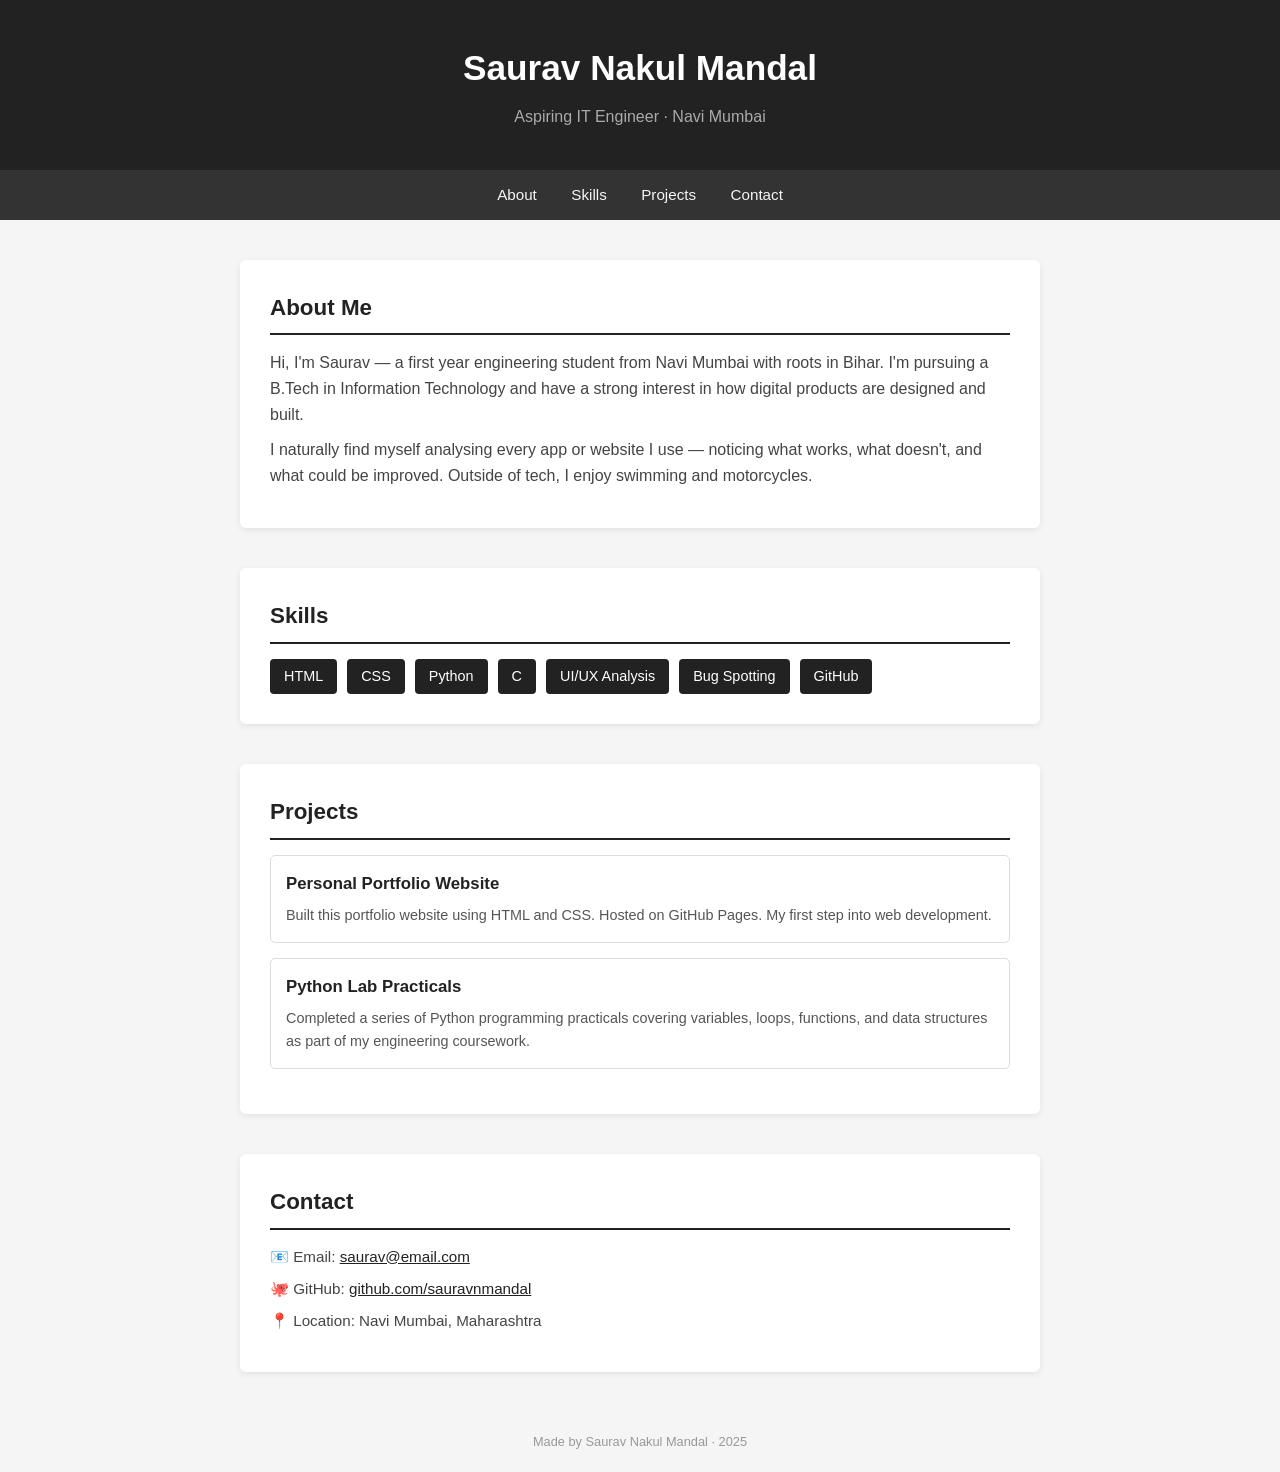
==== index (1).html @ cd2f6c50 "Add files via upload" ====
<!DOCTYPE html>
<html lang="en">
<head>
  <meta charset="UTF-8" />
  <meta name="viewport" content="width=device-width, initial-scale=1.0"/>
  <title>Saurav Nakul Mandal</title>
  <style>
    * {
      margin: 0;
      padding: 0;
      box-sizing: border-box;
    }

    body {
      font-family: Arial, sans-serif;
      background-color: #f5f5f5;
      color: #222;
      line-height: 1.6;
    }

    header {
      background-color: #222;
      color: white;
      padding: 40px 20px;
      text-align: center;
    }

    header h1 {
      font-size: 2.2rem;
      margin-bottom: 8px;
    }

    header p {
      font-size: 1rem;
      color: #aaa;
    }

    nav {
      background-color: #333;
      text-align: center;
      padding: 12px;
    }

    nav a {
      color: #f5f5f5;
      text-decoration: none;
      margin: 0 15px;
      font-size: 0.95rem;
    }

    nav a:hover {
      color: #f0c040;
    }

    section {
      max-width: 800px;
      margin: 40px auto;
      background: white;
      padding: 30px;
      border-radius: 6px;
      box-shadow: 0 2px 6px rgba(0,0,0,0.08);
    }

    section h2 {
      font-size: 1.4rem;
      margin-bottom: 15px;
      border-bottom: 2px solid #222;
      padding-bottom: 8px;
    }

    section p {
      color: #444;
      margin-bottom: 10px;
    }

    .skills-list {
      display: flex;
      flex-wrap: wrap;
      gap: 10px;
      list-style: none;
    }

    .skills-list li {
      background-color: #222;
      color: white;
      padding: 6px 14px;
      border-radius: 4px;
      font-size: 0.9rem;
    }

    .project {
      border: 1px solid #ddd;
      border-radius: 5px;
      padding: 15px;
      margin-bottom: 15px;
    }

    .project h3 {
      font-size: 1.05rem;
      margin-bottom: 6px;
    }

    .project p {
      font-size: 0.9rem;
      color: #555;
      margin: 0;
    }

    .contact-info {
      list-style: none;
    }

    .contact-info li {
      margin-bottom: 8px;
      font-size: 0.95rem;
      color: #444;
    }

    .contact-info a {
      color: #222;
    }

    footer {
      text-align: center;
      padding: 20px;
      font-size: 0.8rem;
      color: #999;
    }
  </style>
</head>
<body>

  <header>
    <h1>Saurav Nakul Mandal</h1>
    <p>Aspiring IT Engineer · Navi Mumbai</p>
  </header>

  <nav>
    <a href="#about">About</a>
    <a href="#skills">Skills</a>
    <a href="#projects">Projects</a>
    <a href="#contact">Contact</a>
  </nav>

  <section id="about">
    <h2>About Me</h2>
    <p>Hi, I'm Saurav — a first year engineering student from Navi Mumbai with roots in Bihar. I'm pursuing a B.Tech in Information Technology and have a strong interest in how digital products are designed and built.</p>
    <p>I naturally find myself analysing every app or website I use — noticing what works, what doesn't, and what could be improved. Outside of tech, I enjoy swimming and motorcycles.</p>
  </section>

  <section id="skills">
    <h2>Skills</h2>
    <ul class="skills-list">
      <li>HTML</li>
      <li>CSS</li>
      <li>Python</li>
      <li>C</li>
      <li>UI/UX Analysis</li>
      <li>Bug Spotting</li>
      <li>GitHub</li>
    </ul>
  </section>

  <section id="projects">
    <h2>Projects</h2>
    <div class="project">
      <h3>Personal Portfolio Website</h3>
      <p>Built this portfolio website using HTML and CSS. Hosted on GitHub Pages. My first step into web development.</p>
    </div>
    <div class="project">
      <h3>Python Lab Practicals</h3>
      <p>Completed a series of Python programming practicals covering variables, loops, functions, and data structures as part of my engineering coursework.</p>
    </div>
  </section>

  <section id="contact">
    <h2>Contact</h2>
    <ul class="contact-info">
      <li>📧 Email: <a href="mailto:saurav@email.com">saurav@email.com</a></li>
      <li>🐙 GitHub: <a href="https://github.com/sauravnmandal" target="_blank">github.com/sauravnmandal</a></li>
      <li>📍 Location: Navi Mumbai, Maharashtra</li>
    </ul>
  </section>

  <footer>
    <p>Made by Saurav Nakul Mandal · 2025</p>
  </footer>

</body>
</html>
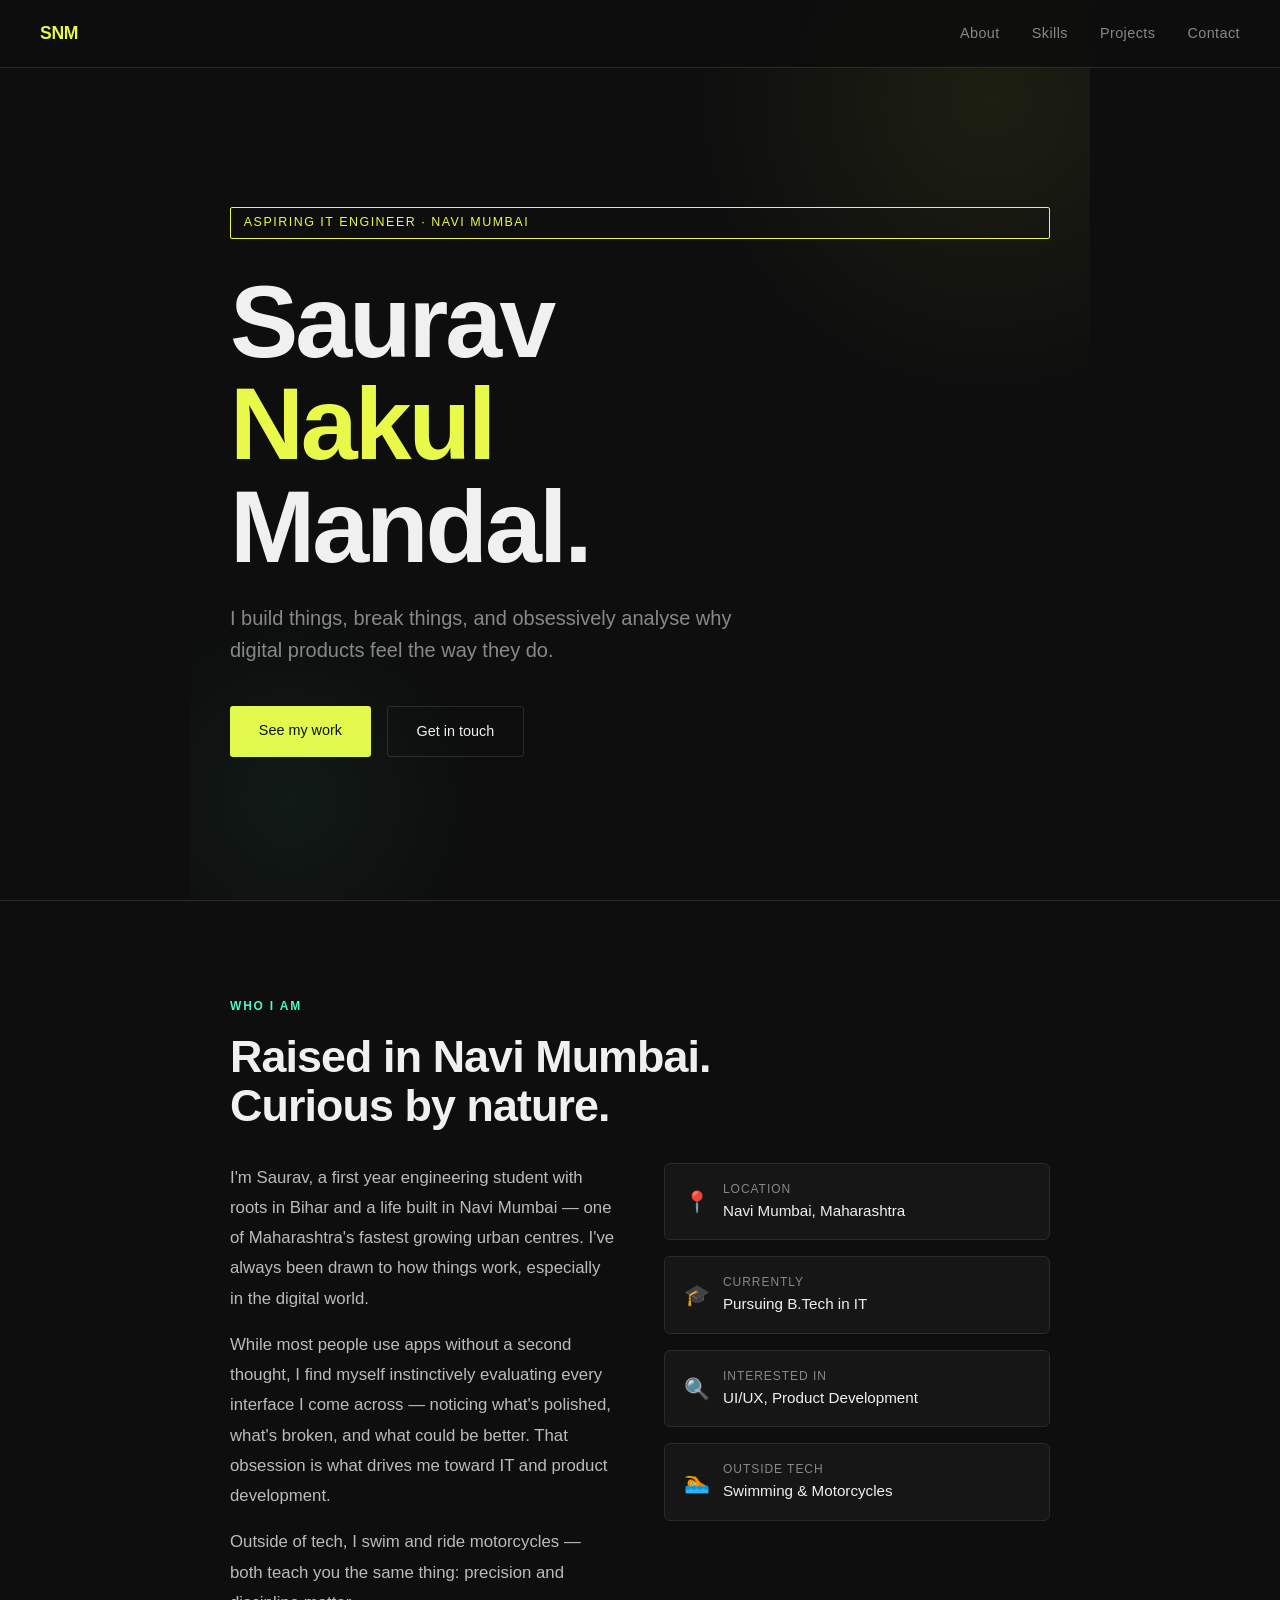
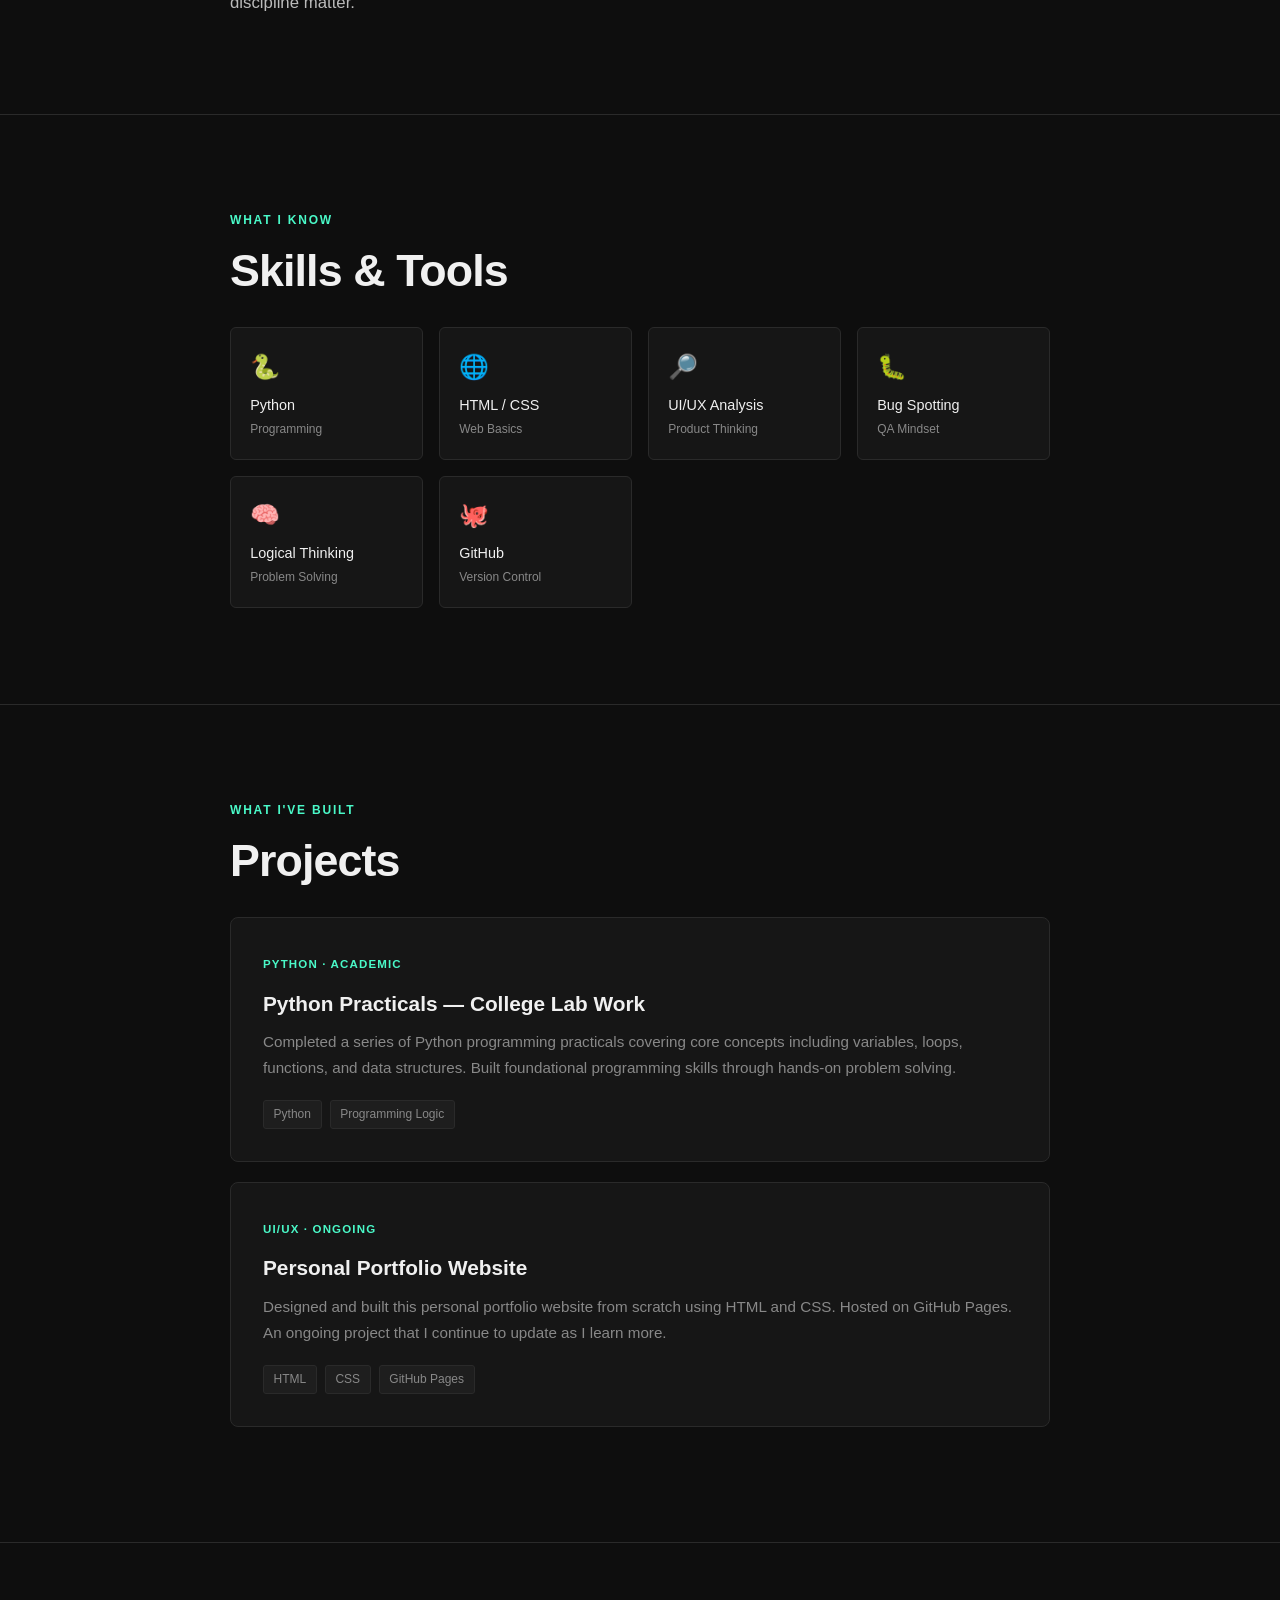
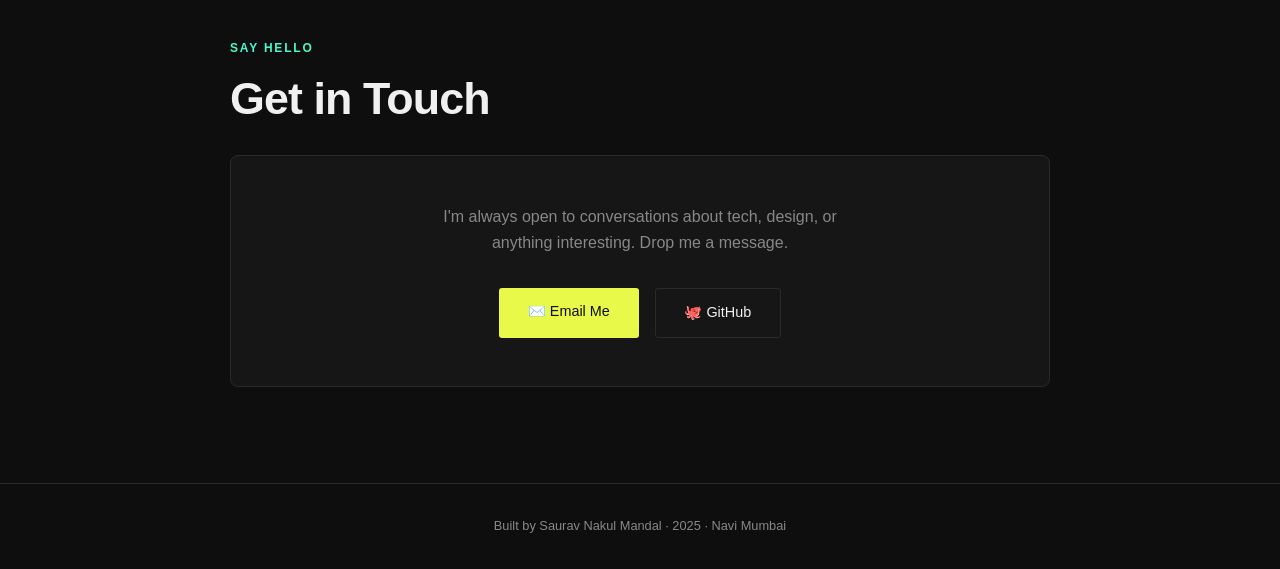
==== commit 5a147c65: "Update index (1).html" ====
--- a/index (1).html
+++ b/index (1).html
@@ -4,186 +4,567 @@
   <meta charset="UTF-8" />
   <meta name="viewport" content="width=device-width, initial-scale=1.0"/>
   <title>Saurav Nakul Mandal</title>
+  <link href="https://fonts.googleapis.com/css2?family=Syne:wght@400;600;700;800&family=DM+Sans:ital,wght@0,300;0,400;0,500;1,300&display=swap" rel="stylesheet"/>
   <style>
-    * {
-      margin: 0;
-      padding: 0;
-      box-sizing: border-box;
-    }
+    *, *::before, *::after { margin: 0; padding: 0; box-sizing: border-box; }
+
+    :root {
+      --bg: #0e0e0e;
+      --surface: #161616;
+      --border: #2a2a2a;
+      --accent: #e8f94a;
+      --accent2: #4af9c8;
+      --text: #f0f0f0;
+      --muted: #888;
+      --font-head: 'Syne', sans-serif;
+      --font-body: 'DM Sans', sans-serif;
+    }
+
+    html { scroll-behavior: smooth; }
 
     body {
-      font-family: Arial, sans-serif;
-      background-color: #f5f5f5;
-      color: #222;
+      background: var(--bg);
+      color: var(--text);
+      font-family: var(--font-body);
+      font-size: 16px;
       line-height: 1.6;
-    }
-
-    header {
-      background-color: #222;
-      color: white;
-      padding: 40px 20px;
+      overflow-x: hidden;
+    }
+
+    /* NAV */
+    nav {
+      position: fixed;
+      top: 0; left: 0; right: 0;
+      z-index: 100;
+      display: flex;
+      justify-content: space-between;
+      align-items: center;
+      padding: 1.2rem 2.5rem;
+      background: rgba(14,14,14,0.85);
+      backdrop-filter: blur(12px);
+      border-bottom: 1px solid var(--border);
+    }
+
+    .nav-logo {
+      font-family: var(--font-head);
+      font-weight: 800;
+      font-size: 1.1rem;
+      letter-spacing: -0.02em;
+      color: var(--accent);
+    }
+
+    .nav-links {
+      display: flex;
+      gap: 2rem;
+      list-style: none;
+    }
+
+    .nav-links a {
+      color: var(--muted);
+      text-decoration: none;
+      font-size: 0.9rem;
+      font-weight: 500;
+      letter-spacing: 0.03em;
+      transition: color 0.2s;
+    }
+
+    .nav-links a:hover { color: var(--text); }
+
+    /* HERO */
+    .hero {
+      min-height: 100vh;
+      display: flex;
+      flex-direction: column;
+      justify-content: center;
+      padding: 8rem 2.5rem 4rem;
+      position: relative;
+      overflow: hidden;
+    }
+
+    .hero::before {
+      content: '';
+      position: absolute;
+      top: -200px; right: -200px;
+      width: 600px; height: 600px;
+      background: radial-gradient(circle, rgba(232,249,74,0.07) 0%, transparent 70%);
+      pointer-events: none;
+    }
+
+    .hero::after {
+      content: '';
+      position: absolute;
+      bottom: -100px; left: -100px;
+      width: 400px; height: 400px;
+      background: radial-gradient(circle, rgba(74,249,200,0.05) 0%, transparent 70%);
+      pointer-events: none;
+    }
+
+    .hero-tag {
+      display: inline-block;
+      font-size: 0.78rem;
+      font-weight: 500;
+      letter-spacing: 0.12em;
+      text-transform: uppercase;
+      color: var(--accent);
+      border: 1px solid var(--accent);
+      padding: 0.3rem 0.8rem;
+      border-radius: 2px;
+      margin-bottom: 2rem;
+      opacity: 0;
+      animation: fadeUp 0.6s ease forwards 0.1s;
+    }
+
+    .hero h1 {
+      font-family: var(--font-head);
+      font-size: clamp(3rem, 8vw, 7rem);
+      font-weight: 800;
+      line-height: 1.0;
+      letter-spacing: -0.03em;
+      margin-bottom: 1.5rem;
+      opacity: 0;
+      animation: fadeUp 0.6s ease forwards 0.25s;
+    }
+
+    .hero h1 span { color: var(--accent); }
+
+    .hero-sub {
+      font-size: clamp(1rem, 2vw, 1.25rem);
+      color: var(--muted);
+      max-width: 520px;
+      font-weight: 300;
+      margin-bottom: 2.5rem;
+      opacity: 0;
+      animation: fadeUp 0.6s ease forwards 0.4s;
+    }
+
+    .hero-cta {
+      display: flex;
+      gap: 1rem;
+      flex-wrap: wrap;
+      opacity: 0;
+      animation: fadeUp 0.6s ease forwards 0.55s;
+    }
+
+    .btn {
+      display: inline-block;
+      padding: 0.8rem 1.8rem;
+      font-family: var(--font-body);
+      font-size: 0.9rem;
+      font-weight: 500;
+      text-decoration: none;
+      border-radius: 3px;
+      transition: all 0.2s;
+      cursor: pointer;
+      border: none;
+    }
+
+    .btn-primary {
+      background: var(--accent);
+      color: #0e0e0e;
+    }
+
+    .btn-primary:hover {
+      background: #d4e130;
+      transform: translateY(-2px);
+    }
+
+    .btn-outline {
+      background: transparent;
+      color: var(--text);
+      border: 1px solid var(--border);
+    }
+
+    .btn-outline:hover {
+      border-color: var(--text);
+      transform: translateY(-2px);
+    }
+
+    /* SECTIONS */
+    section {
+      padding: 6rem 2.5rem;
+      max-width: 900px;
+      margin: 0 auto;
+    }
+
+    .section-label {
+      font-size: 0.75rem;
+      font-weight: 600;
+      letter-spacing: 0.15em;
+      text-transform: uppercase;
+      color: var(--accent2);
+      margin-bottom: 1rem;
+    }
+
+    .section-title {
+      font-family: var(--font-head);
+      font-size: clamp(1.8rem, 4vw, 2.8rem);
+      font-weight: 700;
+      letter-spacing: -0.02em;
+      margin-bottom: 2rem;
+      line-height: 1.1;
+    }
+
+    .divider {
+      width: 100%;
+      height: 1px;
+      background: var(--border);
+      margin: 0 auto;
+    }
+
+    /* ABOUT */
+    .about-grid {
+      display: grid;
+      grid-template-columns: 1fr 1fr;
+      gap: 3rem;
+      align-items: start;
+    }
+
+    .about-text {
+      color: #bbb;
+      font-weight: 300;
+      font-size: 1.05rem;
+      line-height: 1.8;
+    }
+
+    .about-text p + p { margin-top: 1rem; }
+
+    .about-facts {
+      display: flex;
+      flex-direction: column;
+      gap: 1rem;
+    }
+
+    .fact {
+      background: var(--surface);
+      border: 1px solid var(--border);
+      border-radius: 6px;
+      padding: 1rem 1.2rem;
+      display: flex;
+      align-items: center;
+      gap: 0.8rem;
+    }
+
+    .fact-icon { font-size: 1.3rem; }
+
+    .fact-label {
+      font-size: 0.75rem;
+      color: var(--muted);
+      text-transform: uppercase;
+      letter-spacing: 0.08em;
+    }
+
+    .fact-value {
+      font-size: 0.95rem;
+      font-weight: 500;
+      color: var(--text);
+    }
+
+    /* SKILLS */
+    .skills-grid {
+      display: grid;
+      grid-template-columns: repeat(auto-fill, minmax(160px, 1fr));
+      gap: 1rem;
+    }
+
+    .skill-card {
+      background: var(--surface);
+      border: 1px solid var(--border);
+      border-radius: 6px;
+      padding: 1.2rem;
+      transition: border-color 0.2s, transform 0.2s;
+    }
+
+    .skill-card:hover {
+      border-color: var(--accent);
+      transform: translateY(-3px);
+    }
+
+    .skill-icon { font-size: 1.5rem; margin-bottom: 0.5rem; }
+
+    .skill-name {
+      font-size: 0.9rem;
+      font-weight: 500;
+      color: var(--text);
+    }
+
+    .skill-type {
+      font-size: 0.75rem;
+      color: var(--muted);
+      margin-top: 0.2rem;
+    }
+
+    /* PROJECTS */
+    .project-card {
+      background: var(--surface);
+      border: 1px solid var(--border);
+      border-radius: 8px;
+      padding: 2rem;
+      margin-bottom: 1.2rem;
+      transition: border-color 0.2s;
+      position: relative;
+      overflow: hidden;
+    }
+
+    .project-card::before {
+      content: '';
+      position: absolute;
+      top: 0; left: 0;
+      width: 3px; height: 100%;
+      background: var(--accent);
+      opacity: 0;
+      transition: opacity 0.2s;
+    }
+
+    .project-card:hover { border-color: #3a3a3a; }
+    .project-card:hover::before { opacity: 1; }
+
+    .project-tag {
+      display: inline-block;
+      font-size: 0.72rem;
+      font-weight: 600;
+      letter-spacing: 0.1em;
+      text-transform: uppercase;
+      color: var(--accent2);
+      margin-bottom: 0.8rem;
+    }
+
+    .project-title {
+      font-family: var(--font-head);
+      font-size: 1.3rem;
+      font-weight: 700;
+      margin-bottom: 0.6rem;
+    }
+
+    .project-desc {
+      color: var(--muted);
+      font-size: 0.95rem;
+      font-weight: 300;
+      line-height: 1.7;
+    }
+
+    .project-tech {
+      display: flex;
+      gap: 0.5rem;
+      flex-wrap: wrap;
+      margin-top: 1.2rem;
+    }
+
+    .tech-tag {
+      font-size: 0.75rem;
+      padding: 0.25rem 0.6rem;
+      background: #1e1e1e;
+      border: 1px solid var(--border);
+      border-radius: 3px;
+      color: var(--muted);
+    }
+
+    /* CONTACT */
+    .contact-box {
+      background: var(--surface);
+      border: 1px solid var(--border);
+      border-radius: 8px;
+      padding: 3rem;
       text-align: center;
     }
 
-    header h1 {
-      font-size: 2.2rem;
-      margin-bottom: 8px;
-    }
-
-    header p {
-      font-size: 1rem;
-      color: #aaa;
-    }
-
-    nav {
-      background-color: #333;
-      text-align: center;
-      padding: 12px;
-    }
-
-    nav a {
-      color: #f5f5f5;
-      text-decoration: none;
-      margin: 0 15px;
-      font-size: 0.95rem;
-    }
-
-    nav a:hover {
-      color: #f0c040;
-    }
-
-    section {
-      max-width: 800px;
-      margin: 40px auto;
-      background: white;
-      padding: 30px;
-      border-radius: 6px;
-      box-shadow: 0 2px 6px rgba(0,0,0,0.08);
-    }
-
-    section h2 {
-      font-size: 1.4rem;
-      margin-bottom: 15px;
-      border-bottom: 2px solid #222;
-      padding-bottom: 8px;
-    }
-
-    section p {
-      color: #444;
-      margin-bottom: 10px;
-    }
-
-    .skills-list {
-      display: flex;
+    .contact-box p {
+      color: var(--muted);
+      font-weight: 300;
+      margin-bottom: 2rem;
+      max-width: 400px;
+      margin-left: auto;
+      margin-right: auto;
+    }
+
+    .contact-links {
+      display: flex;
+      gap: 1rem;
+      justify-content: center;
       flex-wrap: wrap;
-      gap: 10px;
-      list-style: none;
-    }
-
-    .skills-list li {
-      background-color: #222;
-      color: white;
-      padding: 6px 14px;
-      border-radius: 4px;
-      font-size: 0.9rem;
-    }
-
-    .project {
-      border: 1px solid #ddd;
-      border-radius: 5px;
-      padding: 15px;
-      margin-bottom: 15px;
-    }
-
-    .project h3 {
-      font-size: 1.05rem;
-      margin-bottom: 6px;
-    }
-
-    .project p {
-      font-size: 0.9rem;
-      color: #555;
-      margin: 0;
-    }
-
-    .contact-info {
-      list-style: none;
-    }
-
-    .contact-info li {
-      margin-bottom: 8px;
-      font-size: 0.95rem;
-      color: #444;
-    }
-
-    .contact-info a {
-      color: #222;
-    }
-
+    }
+
+    /* FOOTER */
     footer {
       text-align: center;
-      padding: 20px;
+      padding: 2rem;
+      color: var(--muted);
       font-size: 0.8rem;
-      color: #999;
+      border-top: 1px solid var(--border);
+    }
+
+    /* ANIMATIONS */
+    @keyframes fadeUp {
+      from { opacity: 0; transform: translateY(20px); }
+      to { opacity: 1; transform: translateY(0); }
+    }
+
+    /* RESPONSIVE */
+    @media (max-width: 640px) {
+      nav { padding: 1rem 1.2rem; }
+      .nav-links { gap: 1rem; }
+      .hero { padding: 7rem 1.2rem 3rem; }
+      section { padding: 4rem 1.2rem; }
+      .about-grid { grid-template-columns: 1fr; }
+      .contact-box { padding: 2rem 1.2rem; }
     }
   </style>
 </head>
 <body>
 
-  <header>
-    <h1>Saurav Nakul Mandal</h1>
-    <p>Aspiring IT Engineer · Navi Mumbai</p>
-  </header>
-
+  <!-- NAV -->
   <nav>
-    <a href="#about">About</a>
-    <a href="#skills">Skills</a>
-    <a href="#projects">Projects</a>
-    <a href="#contact">Contact</a>
+    <div class="nav-logo">SNM</div>
+    <ul class="nav-links">
+      <li><a href="#about">About</a></li>
+      <li><a href="#skills">Skills</a></li>
+      <li><a href="#projects">Projects</a></li>
+      <li><a href="#contact">Contact</a></li>
+    </ul>
   </nav>
 
-  <section id="about">
-    <h2>About Me</h2>
-    <p>Hi, I'm Saurav — a first year engineering student from Navi Mumbai with roots in Bihar. I'm pursuing a B.Tech in Information Technology and have a strong interest in how digital products are designed and built.</p>
-    <p>I naturally find myself analysing every app or website I use — noticing what works, what doesn't, and what could be improved. Outside of tech, I enjoy swimming and motorcycles.</p>
-  </section>
-
-  <section id="skills">
-    <h2>Skills</h2>
-    <ul class="skills-list">
-      <li>HTML</li>
-      <li>CSS</li>
-      <li>Python</li>
-      <li>C</li>
-      <li>UI/UX Analysis</li>
-      <li>Bug Spotting</li>
-      <li>GitHub</li>
-    </ul>
-  </section>
-
-  <section id="projects">
-    <h2>Projects</h2>
-    <div class="project">
-      <h3>Personal Portfolio Website</h3>
-      <p>Built this portfolio website using HTML and CSS. Hosted on GitHub Pages. My first step into web development.</p>
-    </div>
-    <div class="project">
-      <h3>Python Lab Practicals</h3>
-      <p>Completed a series of Python programming practicals covering variables, loops, functions, and data structures as part of my engineering coursework.</p>
+  <!-- HERO -->
+  <section class="hero">
+    <span class="hero-tag">Aspiring IT Engineer · Navi Mumbai</span>
+    <h1>Saurav<br/><span>Nakul</span><br/>Mandal.</h1>
+    <p class="hero-sub">I build things, break things, and obsessively analyse why digital products feel the way they do.</p>
+    <div class="hero-cta">
+      <a href="#projects" class="btn btn-primary">See my work</a>
+      <a href="#contact" class="btn btn-outline">Get in touch</a>
     </div>
   </section>
 
+  <div class="divider"></div>
+
+  <!-- ABOUT -->
+  <section id="about">
+    <p class="section-label">Who I am</p>
+    <h2 class="section-title">Raised in Navi Mumbai.<br/>Curious by nature.</h2>
+    <div class="about-grid">
+      <div class="about-text">
+        <p>I'm Saurav, a first year engineering student with roots in Bihar and a life built in Navi Mumbai — one of Maharashtra's fastest growing urban centres. I've always been drawn to how things work, especially in the digital world.</p>
+        <p>While most people use apps without a second thought, I find myself instinctively evaluating every interface I come across — noticing what's polished, what's broken, and what could be better. That obsession is what drives me toward IT and product development.</p>
+        <p>Outside of tech, I swim and ride motorcycles — both teach you the same thing: precision and discipline matter.</p>
+      </div>
+      <div class="about-facts">
+        <div class="fact">
+          <span class="fact-icon">📍</span>
+          <div>
+            <div class="fact-label">Location</div>
+            <div class="fact-value">Navi Mumbai, Maharashtra</div>
+          </div>
+        </div>
+        <div class="fact">
+          <span class="fact-icon">🎓</span>
+          <div>
+            <div class="fact-label">Currently</div>
+            <div class="fact-value">Pursuing B.Tech in IT</div>
+          </div>
+        </div>
+        <div class="fact">
+          <span class="fact-icon">🔍</span>
+          <div>
+            <div class="fact-label">Interested in</div>
+            <div class="fact-value">UI/UX, Product Development</div>
+          </div>
+        </div>
+        <div class="fact">
+          <span class="fact-icon">🏊</span>
+          <div>
+            <div class="fact-label">Outside tech</div>
+            <div class="fact-value">Swimming & Motorcycles</div>
+          </div>
+        </div>
+      </div>
+    </div>
+  </section>
+
+  <div class="divider"></div>
+
+  <!-- SKILLS -->
+  <section id="skills">
+    <p class="section-label">What I know</p>
+    <h2 class="section-title">Skills &amp; Tools</h2>
+    <div class="skills-grid">
+      <div class="skill-card">
+        <div class="skill-icon">🐍</div>
+        <div class="skill-name">Python</div>
+        <div class="skill-type">Programming</div>
+      </div>
+      <div class="skill-card">
+        <div class="skill-icon">🌐</div>
+        <div class="skill-name">HTML / CSS</div>
+        <div class="skill-type">Web Basics</div>
+      </div>
+      <div class="skill-card">
+        <div class="skill-icon">🔎</div>
+        <div class="skill-name">UI/UX Analysis</div>
+        <div class="skill-type">Product Thinking</div>
+      </div>
+      <div class="skill-card">
+        <div class="skill-icon">🐛</div>
+        <div class="skill-name">Bug Spotting</div>
+        <div class="skill-type">QA Mindset</div>
+      </div>
+      <div class="skill-card">
+        <div class="skill-icon">🧠</div>
+        <div class="skill-name">Logical Thinking</div>
+        <div class="skill-type">Problem Solving</div>
+      </div>
+      <div class="skill-card">
+        <div class="skill-icon">🐙</div>
+        <div class="skill-name">GitHub</div>
+        <div class="skill-type">Version Control</div>
+      </div>
+    </div>
+  </section>
+
+  <div class="divider"></div>
+
+  <!-- PROJECTS -->
+  <section id="projects">
+    <p class="section-label">What I've built</p>
+    <h2 class="section-title">Projects</h2>
+
+    <div class="project-card">
+      <span class="project-tag">Python · Academic</span>
+      <div class="project-title">Python Practicals — College Lab Work</div>
+      <p class="project-desc">Completed a series of Python programming practicals covering core concepts including variables, loops, functions, and data structures. Built foundational programming skills through hands-on problem solving.</p>
+      <div class="project-tech">
+        <span class="tech-tag">Python</span>
+        <span class="tech-tag">Programming Logic</span>
+      </div>
+    </div>
+
+    <div class="project-card">
+      <span class="project-tag">UI/UX · Ongoing</span>
+      <div class="project-title">Personal Portfolio Website</div>
+      <p class="project-desc">Designed and built this personal portfolio website from scratch using HTML and CSS. Hosted on GitHub Pages. An ongoing project that I continue to update as I learn more.</p>
+      <div class="project-tech">
+        <span class="tech-tag">HTML</span>
+        <span class="tech-tag">CSS</span>
+        <span class="tech-tag">GitHub Pages</span>
+      </div>
+    </div>
+
+  </section>
+
+  <div class="divider"></div>
+
+  <!-- CONTACT -->
   <section id="contact">
-    <h2>Contact</h2>
-    <ul class="contact-info">
-      <li>📧 Email: <a href="mailto:saurav@email.com">saurav@email.com</a></li>
-      <li>🐙 GitHub: <a href="https://github.com/sauravnmandal" target="_blank">github.com/sauravnmandal</a></li>
-      <li>📍 Location: Navi Mumbai, Maharashtra</li>
-    </ul>
+    <p class="section-label">Say hello</p>
+    <h2 class="section-title">Get in Touch</h2>
+    <div class="contact-box">
+      <p>I'm always open to conversations about tech, design, or anything interesting. Drop me a message.</p>
+      <div class="contact-links">
+        <a href="mailto:saurav@email.com" class="btn btn-primary">✉️ Email Me</a>
+        <a href="https://github.com/sauravnmandal" target="_blank" class="btn btn-outline">🐙 GitHub</a>
+      </div>
+    </div>
   </section>
 
   <footer>
-    <p>Made by Saurav Nakul Mandal · 2025</p>
+    <p>Built by Saurav Nakul Mandal · 2025 · Navi Mumbai</p>
   </footer>
 
 </body>
